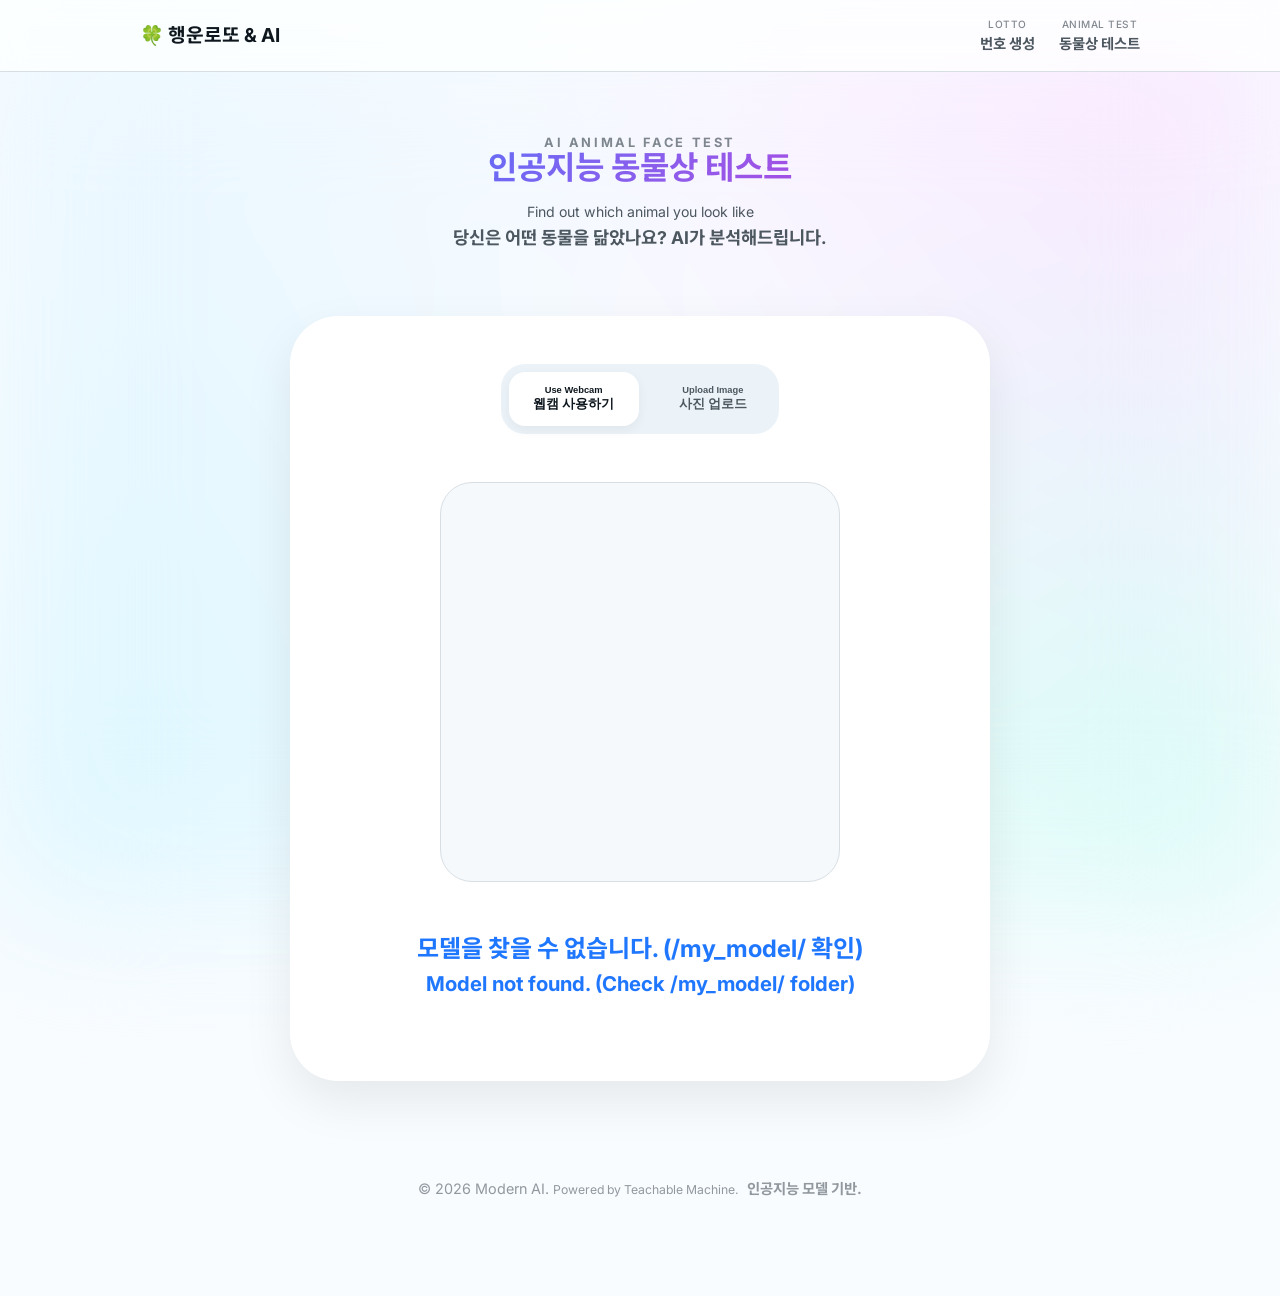
==== animal.html @ 63f7cd74 "feat: implement AI Animal Face Test with webcam and upload support" ====
<!doctype html>
<html lang="en">
<head>
  <meta charset="UTF-8" />
  <meta name="viewport" content="width=device-width, initial-scale=1.0" />
  <title>AI Animal Face Test | 인공지능 동물상 테스트</title>
  <link href='/style.css' rel='stylesheet'>
  <link rel="preconnect" href="https://fonts.googleapis.com">
  <link rel="preconnect" href="https://fonts.gstatic.com" crossorigin>
  <link href="https://fonts.googleapis.com/css2?family=Inter:wght@400;700&family=Noto+Sans+KR:wght@400;700&display=swap" rel="stylesheet">
</head>
<body>
  <div class="background-texture"></div>
  <nav class="nav-bar">
    <div class="nav-container">
      <div class="nav-logo">
        <span class="ko">🍀 행운로또 & AI</span>
      </div>
      <div class="nav-links">
        <a href="/" class="nav-link">
          <span class="en">Lotto</span>
          <span class="ko">번호 생성</span>
        </a>
        <a href="/animal.html" class="nav-link active">
          <span class="en">Animal Test</span>
          <span class="ko">동물상 테스트</span>
        </a>
      </div>
    </div>
  </nav>

  <main class="container">
    <header class="header">
      <h1 class="title">
        <span class="en">AI Animal Face Test</span>
        <span class="ko">인공지능 동물상 테스트</span>
      </h1>
      <p class="subtitle">
        <span class="en">Find out which animal you look like</span>
        <span class="ko">당신은 어떤 동물을 닮았나요? AI가 분석해드립니다.</span>
      </p>
    </header>

    <section class="animal-test-card">
      <div class="input-controls">
        <button id="webcam-btn" class="input-btn active">
          <span class="en">Use Webcam</span>
          <span class="ko">웹캠 사용하기</span>
        </button>
        <button id="upload-btn" class="input-btn">
          <span class="en">Upload Image</span>
          <span class="ko">사진 업로드</span>
        </button>
      </div>

      <div class="media-container">
        <!-- Webcam or uploaded image will appear here -->
        <div id="webcam-container" class="preview-box"></div>
        <div id="image-container" class="preview-box" style="display: none;">
          <input type="file" id="file-input" accept="image/*" style="display: none;">
          <div class="upload-placeholder" onclick="document.getElementById('file-input').click()">
            <svg xmlns="http://www.w3.org/2000/svg" width="48" height="48" viewBox="0 0 24 24" fill="none" stroke="currentColor" stroke-width="2" stroke-linecap="round" stroke-linejoin="round"><rect x="3" y="3" width="18" height="18" rx="2" ry="2"></rect><circle cx="8.5" cy="8.5" r="1.5"></circle><polyline points="21 15 16 10 5 21"></polyline></svg>
            <p><span class="en">Click to upload photo</span><span class="ko">사진을 클릭하여 업로드하세요</span></p>
          </div>
          <img id="face-image" src="#" alt="your image" style="display: none; width: 100%; height: 100%; object-fit: cover;">
        </div>
      </div>

      <div class="result-section">
        <h3 id="top-prediction" class="top-result">
          <span class="en">Awaiting analysis...</span>
          <span class="ko">분석 대기 중...</span>
        </h3>
        <div id="label-container" class="label-container">
          <!-- Animated progress bars for results will go here -->
        </div>
      </div>
    </section>

    <footer class="footer">
      <p>&copy; 2026 Modern AI. <span class="en">Powered by Teachable Machine.</span><span class="ko">인공지능 모델 기반.</span></p>
    </footer>
  </main>

  <script src="https://cdn.jsdelivr.net/npm/@tensorflow/tfjs@latest/dist/tf.min.js"></script>
  <script src="https://cdn.jsdelivr.net/npm/@teachablemachine/image@latest/dist/teachablemachine-image.min.js"></script>
  <script defer type="module" src="/animal.js"></script>
</body>
</html>
---- style.css ----
@layer base, layout, components, utilities, animations;

@layer base {
  :root {
    --bg-color: oklch(0.99 0.005 240);
    --card-bg: oklch(1 0 0);
    --primary: oklch(0.6 0.22 260);
    --primary-hover: oklch(0.55 0.22 260);
    --text-main: oklch(0.2 0.02 240);
    --text-muted: oklch(0.45 0.02 240);
    --shadow-color: oklch(0 0 0 / 0.08);
    --ball-size: 3.5rem;
    --ball-shadow: oklch(0 0 0 / 0.15);
  }

  *, *::before, *::after {
    box-sizing: border-box;
    margin: 0;
    padding: 0;
  }

  body {
    font-family: 'Inter', 'Noto Sans KR', system-ui, -apple-system, sans-serif;
    background-color: var(--bg-color);
    color: var(--text-main);
    line-height: 1.6;
    min-height: 100dvh;
    display: flex;
    flex-direction: column;
    overflow-x: hidden;
    scroll-behavior: smooth;
  }

  /* Navigation Bar */
  .nav-bar {
    position: sticky;
    top: 0;
    z-index: 100;
    background: oklch(1 0 0 / 0.7);
    backdrop-filter: blur(12px);
    -webkit-backdrop-filter: blur(12px);
    border-bottom: 1px solid oklch(0.9 0.01 240);
    padding-block: 1rem;
  }

  .nav-container {
    inline-size: min(100% - 2rem, 1000px);
    margin-inline: auto;
    display: flex;
    justify-content: space-between;
    align-items: center;
  }

  .nav-logo {
    font-size: 1.2rem;
    font-weight: 700;
    color: var(--text-main);
  }

  .nav-links {
    display: flex;
    gap: 1.5rem;
  }

  .nav-link {
    text-decoration: none;
    color: var(--text-muted);
    font-size: 0.9rem;
    font-weight: 500;
    transition: all 0.2s ease;
    display: flex;
    flex-direction: column;
    align-items: center;

    &:hover {
      color: var(--primary);
      transform: translateY(-1px);
    }

    .en { font-size: 0.7em; text-transform: uppercase; letter-spacing: 0.05em; opacity: 0.7; }
    .ko { font-weight: 700; }
  }

  /* Bilingual display */
  .en { display: block; font-size: 0.85em; }
  .ko { display: block; font-weight: 700; }
}

@layer layout {
  .background-texture {
    position: fixed;
    inset: 0;
    background: 
      radial-gradient(circle at 0% 0%, oklch(0.92 0.1 260 / 0.3), transparent 50%),
      radial-gradient(circle at 100% 0%, oklch(0.85 0.15 320 / 0.3), transparent 50%),
      radial-gradient(circle at 100% 100%, oklch(0.9 0.12 180 / 0.3), transparent 50%),
      radial-gradient(circle at 0% 100%, oklch(0.88 0.1 220 / 0.3), transparent 50%),
      var(--bg-color);
    filter: blur(80px);
    animation: backgroundShift 20s ease-in-out infinite alternate;
    pointer-events: none;
    z-index: -1;
  }

  .container {
    inline-size: min(100% - 2rem, 700px);
    margin-inline: auto;
    padding-block: 4rem;
    display: flex;
    flex-direction: column;
    gap: 4rem;
    flex: 1;
  }

  .header {
    text-align: center;
    .title {
      font-size: clamp(2rem, 8cvi, 3.5rem);
      line-height: 1.1;
      margin-block-end: 1rem;
      background: linear-gradient(135deg, var(--primary), oklch(0.6 0.25 320));
      -webkit-background-clip: text;
      -webkit-text-fill-color: transparent;
      .en { font-size: 0.4em; text-transform: uppercase; letter-spacing: 0.2em; opacity: 0.7; -webkit-text-fill-color: var(--text-muted); }
    }
    .subtitle {
      color: var(--text-muted);
      font-size: 1.1rem;
      .en { font-size: 0.8em; }
    }
  }

  .footer {
    text-align: center;
    color: var(--text-muted);
    font-size: 0.9rem;
    padding-block: 2rem;
    opacity: 0.6;
    .en { display: inline; margin-right: 0.5rem; }
    .ko { display: inline; }
  }
}

@layer components {
  .generator-card {
    background: var(--card-bg);
    padding: 3.5rem 2rem;
    border-radius: 3rem;
    box-shadow: 
      0 10px 30px var(--shadow-color),
      0 30px 60px oklch(0 0 0 / 0.05),
      inset 0 0 0 1px oklch(1 0 0 / 0.5);
    display: flex;
    flex-direction: column;
    align-items: center;
    gap: 3.5rem;
    transition: all 0.5s cubic-bezier(0.4, 0, 0.2, 1);
    position: relative;
    overflow: hidden;

    &::before {
      content: '';
      position: absolute;
      top: 0; left: 0; right: 0; height: 1px;
      background: linear-gradient(90deg, transparent, oklch(1 0 0 / 0.8), transparent);
    }
  }

  .ball-container {
    display: flex;
    flex-wrap: wrap;
    justify-content: center;
    gap: 1.25rem;
    min-height: calc(var(--ball-size) + 1rem);
    inline-size: 100%;
  }

  .action-group {
    display: flex;
    align-items: center;
    gap: 1rem;
  }

  .generate-btn {
    appearance: none;
    border: none;
    padding: 1.25rem 3rem;
    border-radius: 1.5rem;
    background: var(--primary);
    color: white;
    cursor: pointer;
    transition: all 0.3s cubic-bezier(0.4, 0, 0.2, 1);
    box-shadow: 0 10px 25px oklch(0.6 0.22 260 / 0.3);
    position: relative;
    overflow: hidden;

    &:hover {
      background: var(--primary-hover);
      transform: translateY(-2px);
      box-shadow: 0 15px 35px oklch(0.6 0.22 260 / 0.4);
    }

    &:active {
      transform: translateY(0);
    }

    .en { font-size: 0.7em; text-transform: uppercase; letter-spacing: 0.05em; opacity: 0.9; margin-bottom: 2px; }
  }

  .copy-btn {
    appearance: none;
    background: oklch(0.95 0.01 240);
    border: 1px solid oklch(0.9 0.02 240);
    color: var(--text-muted);
    padding: 1rem;
    border-radius: 1.25rem;
    cursor: pointer;
    transition: all 0.2s ease;
    display: grid;
    place-items: center;

    &:hover {
      background: oklch(0.9 0.02 240);
      color: var(--text-main);
    }
  }

  .history-section {
    display: flex;
    flex-direction: column;
    gap: 2rem;
    animation: fadeIn 1s ease forwards;

    .section-title {
      font-size: 1.5rem;
      color: var(--text-main);
      display: flex;
      flex-direction: column;
      align-items: center;
      .en { font-size: 0.6em; color: var(--text-muted); text-transform: uppercase; letter-spacing: 0.1em; }
    }
  }

  .history-list {
    display: flex;
    flex-direction: column;
    gap: 1rem;
  }

  .history-item {
    background: oklch(1 0 0 / 0.6);
    backdrop-filter: blur(10px);
    padding: 1.25rem;
    border-radius: 1.5rem;
    display: flex;
    justify-content: space-between;
    align-items: center;
    border: 1px solid oklch(0.9 0.01 240);
    animation: slideUp 0.5s ease-out forwards;
    box-shadow: 0 4px 12px var(--shadow-color);
  }

  .history-balls {
    display: flex;
    gap: 0.5rem;
    flex-wrap: wrap;
  }

  .history-timestamp {
    font-size: 0.8rem;
    color: var(--text-muted);
  }

  .contact-section {
    display: flex;
    flex-direction: column;
    gap: 2.5rem;
    animation: fadeIn 1s ease forwards;
    background: oklch(1 0 0 / 0.4);
    padding: 3rem 2rem;
    border-radius: 2.5rem;
    border: 1px solid oklch(0.9 0.01 240);
  }

  .contact-form {
    display: grid;
    gap: 1.5rem;
    inline-size: 100%;
    max-inline-size: 500px;
    margin-inline: auto;

    .form-group {
      display: flex;
      flex-direction: column;
      gap: 0.5rem;

      label {
        font-size: 0.9rem;
        color: var(--text-muted);
        display: flex;
        flex-direction: column;
        .en { font-size: 0.7em; text-transform: uppercase; letter-spacing: 0.05em; }
      }

      input, textarea {
        appearance: none;
        background: white;
        border: 1px solid oklch(0.9 0.02 240);
        padding: 1rem 1.25rem;
        border-radius: 1rem;
        font-family: inherit;
        font-size: 1rem;
        transition: all 0.2s ease;
        color: var(--text-main);

        &:focus {
          outline: none;
          border-color: var(--primary);
          box-shadow: 0 0 0 4px oklch(0.6 0.22 260 / 0.1);
        }

        &::placeholder {
          color: oklch(0.7 0.02 240);
        }
      }

      textarea {
        resize: vertical;
      }
    }

    .submit-btn {
      appearance: none;
      border: none;
      padding: 1.1rem;
      border-radius: 1.25rem;
      background: var(--text-main);
      color: white;
      font-weight: 700;
      cursor: pointer;
      transition: all 0.3s ease;
      margin-top: 1rem;

      &:hover {
        background: black;
        transform: translateY(-2px);
      }

      &:active {
        transform: translateY(0);
      }

      .en { font-size: 0.7em; text-transform: uppercase; letter-spacing: 0.05em; opacity: 0.8; margin-bottom: 2px; }
    }
  }

  /* Animal Test Styles */
  .animal-test-card {
    background: var(--card-bg);
    padding: 3rem 2rem;
    border-radius: 3rem;
    box-shadow: 0 20px 50px var(--shadow-color);
    display: flex;
    flex-direction: column;
    align-items: center;
    gap: 3rem;
  }

  .input-controls {
    display: flex;
    gap: 1rem;
    background: oklch(0.96 0.01 240);
    padding: 0.5rem;
    border-radius: 1.5rem;
  }

  .input-btn {
    appearance: none;
    border: none;
    padding: 0.8rem 1.5rem;
    border-radius: 1rem;
    background: transparent;
    color: var(--text-muted);
    font-weight: 600;
    cursor: pointer;
    transition: all 0.2s ease;

    &.active {
      background: white;
      color: var(--text-main);
      box-shadow: 0 4px 12px oklch(0 0 0 / 0.05);
    }
    
    .en { font-size: 0.7em; }
  }

  .media-container {
    inline-size: 100%;
    max-inline-size: 400px;
    aspect-ratio: 1;
    background: oklch(0.98 0.005 240);
    border-radius: 2rem;
    overflow: hidden;
    position: relative;
    border: 1px solid oklch(0.9 0.01 240);
  }

  .preview-box {
    width: 100%;
    height: 100%;
    display: flex;
    align-items: center;
    justify-content: center;
    
    canvas {
      width: 100% !important;
      height: 100% !important;
      object-fit: cover;
    }
  }

  .upload-placeholder {
    cursor: pointer;
    display: flex;
    flex-direction: column;
    align-items: center;
    gap: 1rem;
    color: var(--text-muted);
    text-align: center;
    padding: 2rem;
    
    &:hover {
      color: var(--primary);
    }
  }

  .result-section {
    inline-size: 100%;
    display: flex;
    flex-direction: column;
    gap: 2rem;
  }

  .top-result {
    text-align: center;
    font-size: 1.5rem;
    color: var(--primary);
    min-height: 2.2rem;
  }

  .label-container {
    display: flex;
    flex-direction: column;
    gap: 1.25rem;
  }

  .result-bar-wrapper {
    display: flex;
    flex-direction: column;
    gap: 0.5rem;
    opacity: 0.6;
    transition: all 0.3s ease;

    &.is-top {
      opacity: 1;
      .progress-fill {
        background: var(--primary);
      }
    }
  }

  .result-label {
    display: flex;
    justify-content: space-between;
    font-weight: 600;
    font-size: 0.95rem;
  }

  .progress-bg {
    height: 8px;
    background: oklch(0.94 0.01 240);
    border-radius: 4px;
    overflow: hidden;
  }

  .progress-fill {
    height: 100%;
    background: oklch(0.8 0.05 240);
    border-radius: 4px;
    transition: width 0.5s cubic-bezier(0.175, 0.885, 0.32, 1.275);
  }
}

@layer animations {
  @keyframes backgroundShift {
    0% { transform: scale(1) translate(0, 0); }
    50% { transform: scale(1.1) translate(-2%, 2%); }
    100% { transform: scale(1) translate(0, 0); }
  }

  @keyframes popIn {
    0% { transform: scale(0) rotate(-45deg); opacity: 0; }
    70% { transform: scale(1.1) rotate(5deg); }
    100% { transform: scale(1) rotate(0); opacity: 1; }
  }

  @keyframes fadeIn {
    from { opacity: 0; }
    to { opacity: 1; }
  }

  @keyframes slideUp {
    from { opacity: 0; transform: translateY(20px); }
    to { opacity: 1; transform: translateY(0); }
  }
}

@layer utilities {
  .glow {
    box-shadow: 0 0 20px currentColor;
  }
}
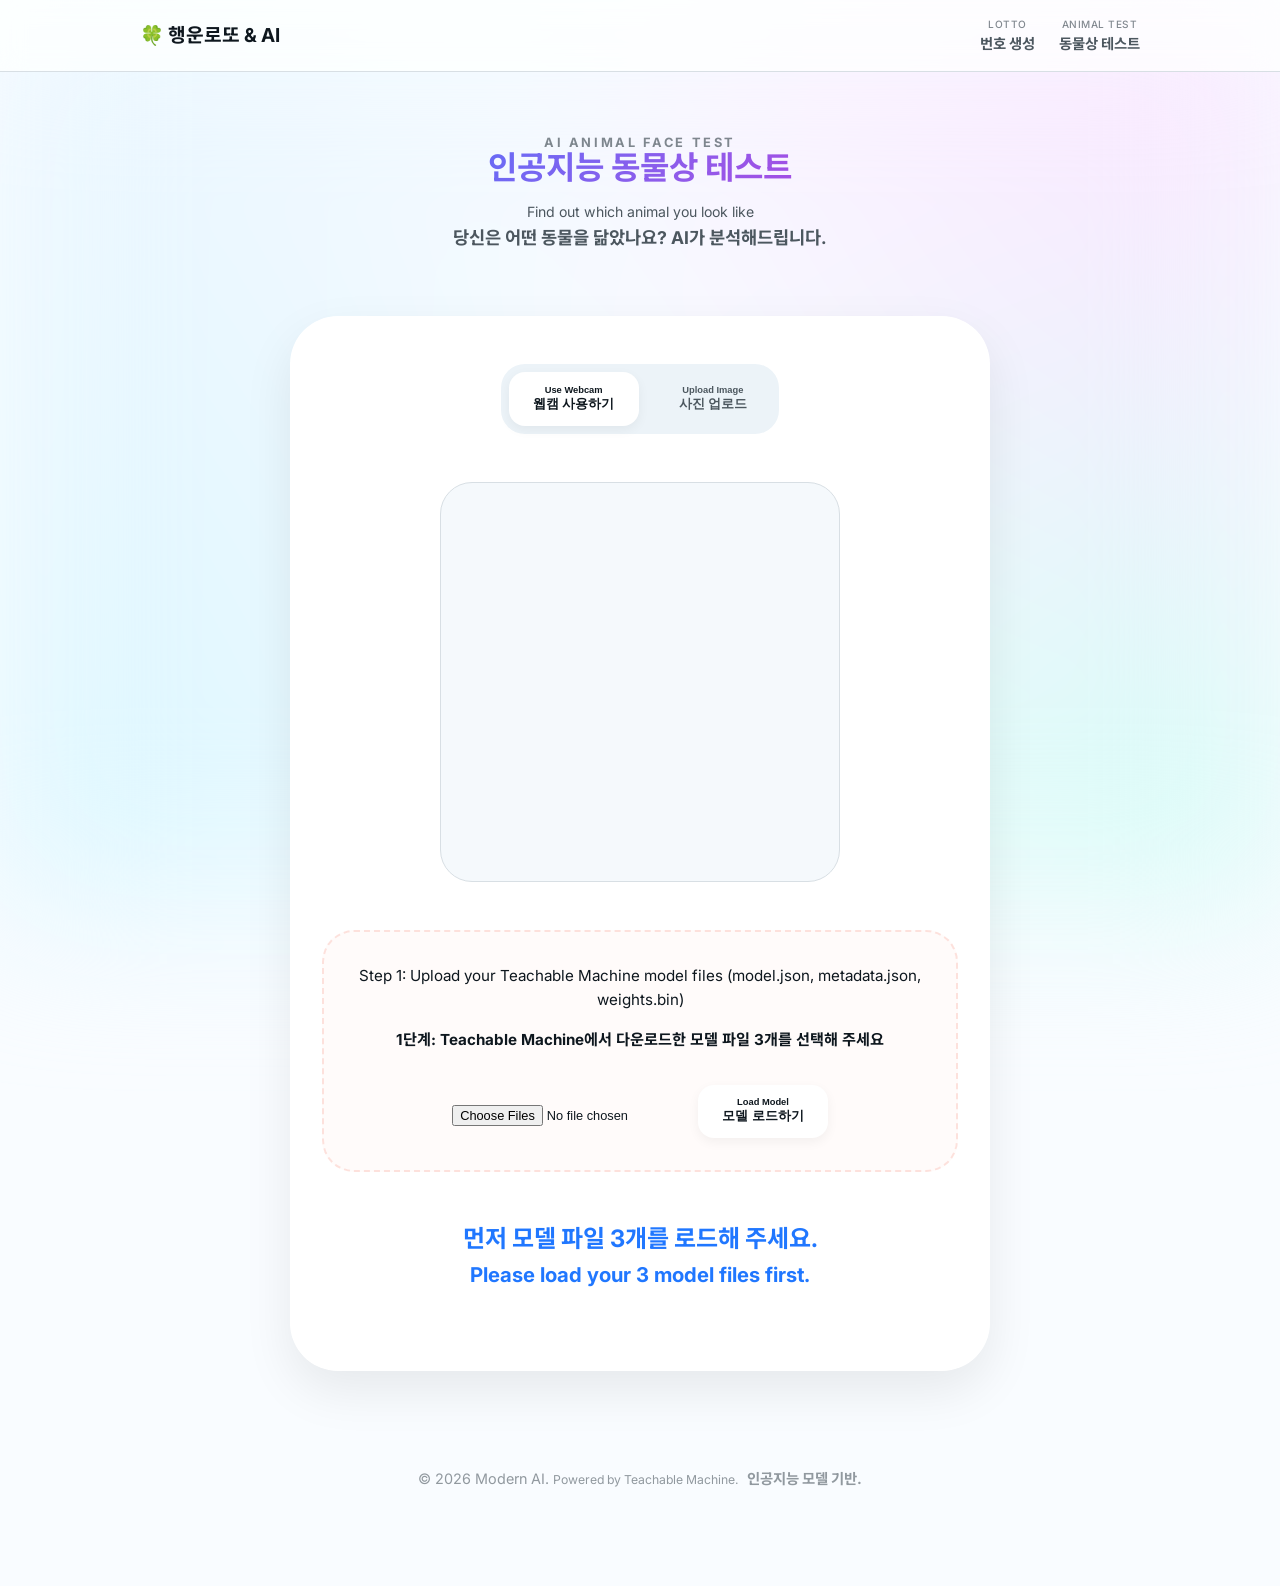
==== commit b5114e73: "fix: add model file upload support and manual analyze button for animal test" ====
--- a/animal.html
+++ b/animal.html
@@ -66,6 +66,23 @@
         </div>
       </div>
 
+      <div class="analyze-action" style="display: none;" id="analyze-action">
+        <button id="predict-btn" class="generate-btn">
+          <span class="en">Check Result</span>
+          <span class="ko">분석하기</span>
+        </button>
+      </div>
+
+      <div class="model-upload-section" id="model-loader">
+        <p class="en">Step 1: Upload your Teachable Machine model files (model.json, metadata.json, weights.bin)</p>
+        <p class="ko">1단계: Teachable Machine에서 다운로드한 모델 파일 3개를 선택해 주세요</p>
+        <input type="file" id="model-files" multiple accept=".json,.bin" class="file-input-field">
+        <button id="load-model-btn" class="input-btn active" style="margin-top: 1rem;">
+          <span class="en">Load Model</span>
+          <span class="ko">모델 로드하기</span>
+        </button>
+      </div>
+
       <div class="result-section">
         <h3 id="top-prediction" class="top-result">
           <span class="en">Awaiting analysis...</span>
--- a/style.css
+++ b/style.css
@@ -489,6 +489,30 @@
     border-radius: 4px;
     transition: width 0.5s cubic-bezier(0.175, 0.885, 0.32, 1.275);
   }
+
+  .analyze-action {
+    inline-size: 100%;
+    display: flex;
+    justify-content: center;
+  }
+
+  .model-upload-section {
+    background: oklch(0.9 0.05 30 / 0.1);
+    border: 2px dashed oklch(0.8 0.1 30 / 0.3);
+    padding: 2rem;
+    border-radius: 2rem;
+    text-align: center;
+    display: none;
+
+    p {
+      margin-bottom: 1rem;
+      font-size: 0.95rem;
+    }
+    
+    .file-input-field {
+      font-size: 0.8rem;
+    }
+  }
 }
 
 @layer animations {
